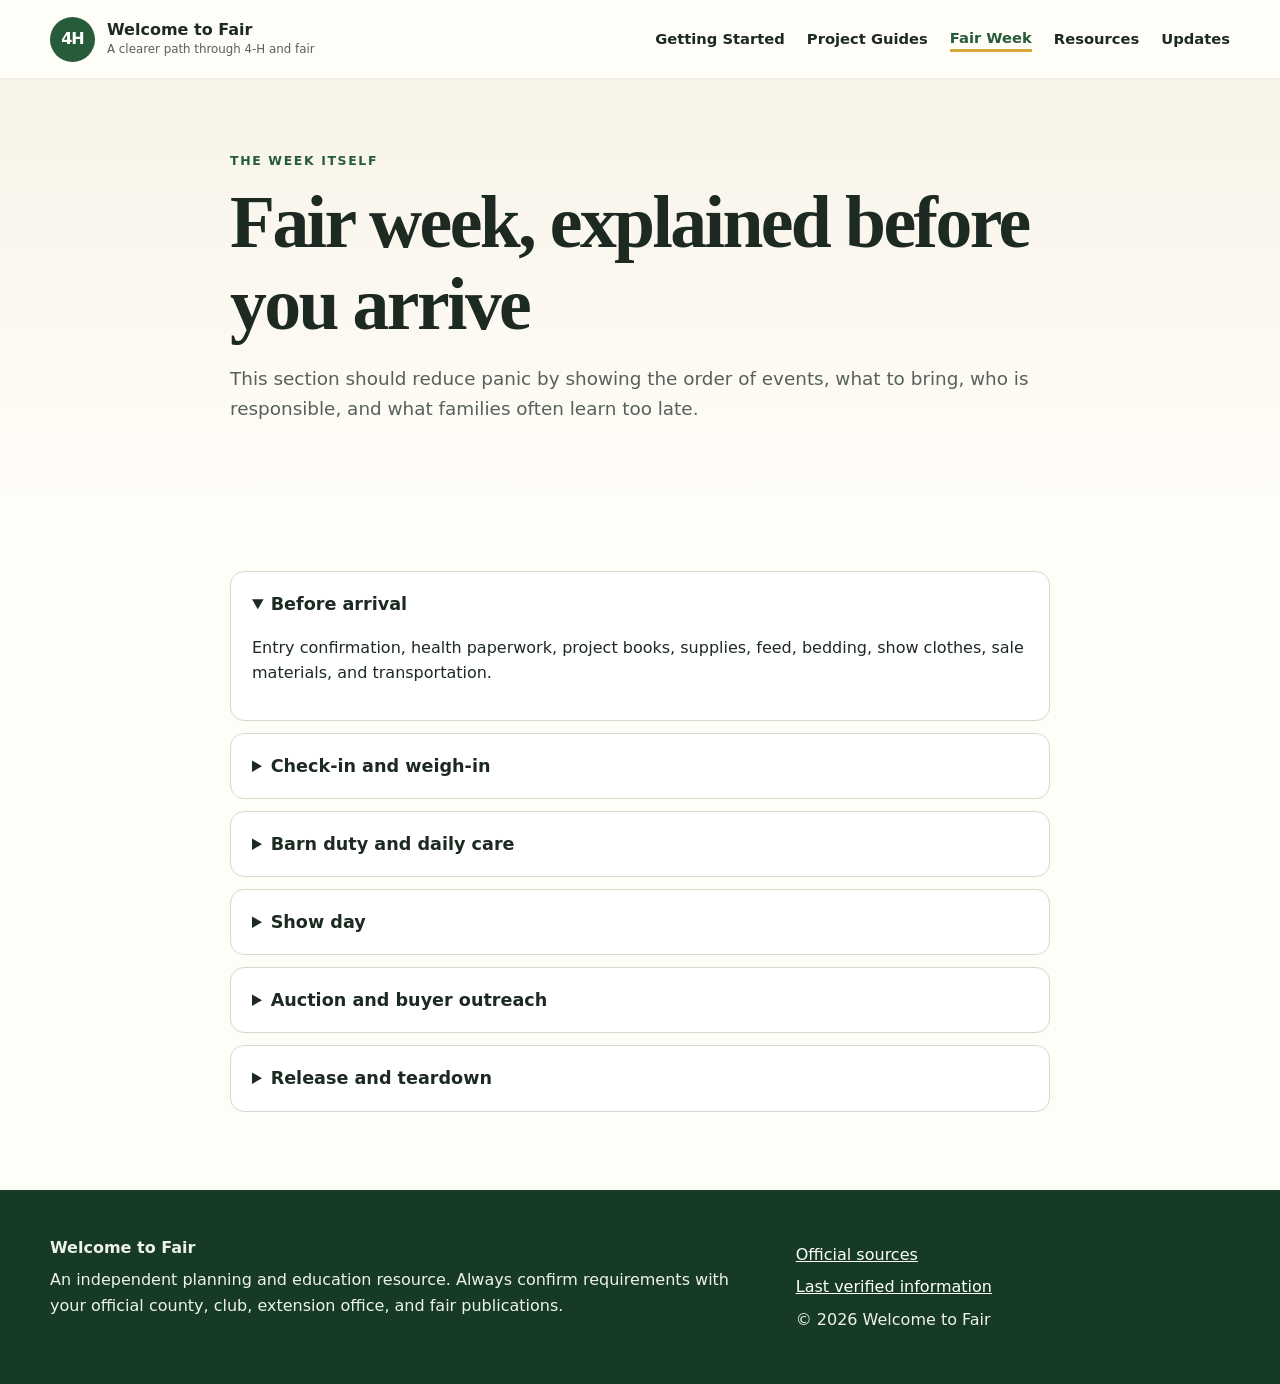
==== fair-week.html @ 4e39192e "Add starter website" ====
<!doctype html>
<html lang="en">
<head>
  <meta charset="utf-8">
  <meta name="viewport" content="width=device-width, initial-scale=1">
  <title>Fair Week | Welcome to Fair</title>
  <meta name="description" content="Understand check-in, barn duty, showing, auction, release, and teardown.">
  <link rel="stylesheet" href="assets/css/styles.css">
</head>
<body>

<header class="site-header">
  <div class="container header-inner">
    <a class="brand" href="index.html" aria-label="Welcome to Fair home">
      <span class="brand-mark" aria-hidden="true">4H</span>
      <span>
        <strong>Welcome to Fair</strong>
        <small>A clearer path through 4-H and fair</small>
      </span>
    </a>
    <button class="nav-toggle" type="button" aria-expanded="false" aria-controls="site-nav">
      Menu
    </button>
    <nav id="site-nav" class="site-nav" aria-label="Main navigation">
      <a href="getting-started.html">Getting Started</a>
      <a href="projects.html">Project Guides</a>
      <a href="fair-week.html" aria-current="page">Fair Week</a>
      <a href="resources.html">Resources</a>
      <a href="updates.html">Updates</a>
    </nav>
  </div>
</header>

<main>

<section class="page-hero">
  <div class="container narrow">
    <p class="eyebrow">The week itself</p>
    <h1>Fair week, explained before you arrive</h1>
    <p>This section should reduce panic by showing the order of events, what to bring, who is responsible, and what families often learn too late.</p>
  </div>
</section>
<section class="section">
  <div class="container narrow">
    <div class="accordion-list">
      <details open>
        <summary>Before arrival</summary>
        <p>Entry confirmation, health paperwork, project books, supplies, feed, bedding, show clothes, sale materials, and transportation.</p>
      </details>
      <details>
        <summary>Check-in and weigh-in</summary>
        <p>Where to go, when to arrive, who handles the animal, required paperwork, identification checks, and what happens if there is a problem.</p>
      </details>
      <details>
        <summary>Barn duty and daily care</summary>
        <p>Feeding, watering, cleaning, appearance standards, duty schedules, communication, and parent-versus-member expectations.</p>
      </details>
      <details>
        <summary>Show day</summary>
        <p>Arrival time, grooming, class order, ring etiquette, equipment, clothing, and what judging may include.</p>
      </details>
      <details>
        <summary>Auction and buyer outreach</summary>
        <p>Buyer letters, approaching businesses, sale order, thanking supporters, payment expectations, and permitted language.</p>
      </details>
      <details>
        <summary>Release and teardown</summary>
        <p>Animal release, tack removal, stall cleaning, club responsibilities, hauling, and final paperwork.</p>
      </details>
    </div>
  </div>
</section>

</main>

<footer class="site-footer">
  <div class="container footer-grid">
    <div>
      <strong>Welcome to Fair</strong>
      <p>An independent planning and education resource. Always confirm requirements with your official county, club, extension office, and fair publications.</p>
    </div>
    <div>
      <p><a href="resources.html">Official sources</a></p>
      <p><a href="updates.html">Last verified information</a></p>
      <p>&copy; <span data-current-year></span> Welcome to Fair</p>
    </div>
  </div>
</footer>
<script src="assets/js/site.js"></script>

</body>
</html>
---- assets/css/styles.css ----
:root {
  --ink: #1d2a22;
  --muted-ink: #556159;
  --cream: #f7f3e8;
  --paper: #fffdf8;
  --green: #285b3a;
  --green-dark: #173a25;
  --green-soft: #dfeadd;
  --gold: #d6a93e;
  --border: #d8d8cc;
  --shadow: 0 14px 40px rgba(29, 42, 34, .09);
  --radius: 18px;
  --max: 1180px;
}
* { box-sizing: border-box; }
html { scroll-behavior: smooth; }
body {
  margin: 0;
  background: var(--paper);
  color: var(--ink);
  font-family: Inter, ui-sans-serif, system-ui, -apple-system, BlinkMacSystemFont, "Segoe UI", sans-serif;
  line-height: 1.6;
}
a { color: var(--green); }
a:hover { color: var(--green-dark); }
img { max-width: 100%; }
.container { width: min(calc(100% - 36px), var(--max)); margin-inline: auto; }
.narrow { max-width: 820px; }
.site-header {
  position: sticky;
  top: 0;
  z-index: 20;
  border-bottom: 1px solid rgba(29,42,34,.08);
  background: rgba(255,253,248,.95);
  backdrop-filter: blur(12px);
}
.header-inner {
  min-height: 78px;
  display: flex;
  align-items: center;
  justify-content: space-between;
  gap: 24px;
}
.brand {
  display: flex;
  align-items: center;
  gap: 12px;
  color: var(--ink);
  text-decoration: none;
  line-height: 1.15;
}
.brand strong, .brand small { display: block; }
.brand small { margin-top: 4px; color: var(--muted-ink); font-size: .74rem; }
.brand-mark {
  width: 45px;
  height: 45px;
  display: grid;
  place-items: center;
  border-radius: 50%;
  background: var(--green);
  color: white;
  font-weight: 900;
  letter-spacing: -.06em;
}
.site-nav { display: flex; gap: 22px; align-items: center; }
.site-nav a { text-decoration: none; color: var(--ink); font-weight: 700; font-size: .92rem; }
.site-nav a[aria-current="page"] { color: var(--green); border-bottom: 3px solid var(--gold); }
.nav-toggle {
  display: none;
  appearance: none;
  border: 1px solid var(--border);
  background: white;
  border-radius: 10px;
  padding: 9px 12px;
  font: inherit;
  font-weight: 700;
}
.hero {
  padding: 92px 0 84px;
  background:
    radial-gradient(circle at top right, rgba(214,169,62,.20), transparent 32%),
    linear-gradient(135deg, #f8f4e8, #edf3e9);
}
.hero-grid, .split, .footer-grid {
  display: grid;
  grid-template-columns: 1.35fr .85fr;
  gap: 56px;
  align-items: center;
}
.eyebrow {
  margin: 0 0 10px;
  color: var(--green);
  font-size: .78rem;
  font-weight: 900;
  letter-spacing: .13em;
  text-transform: uppercase;
}
h1, h2, h3 { line-height: 1.12; letter-spacing: -.035em; }
h1 { margin: 0; font-family: Georgia, "Times New Roman", serif; font-size: clamp(2.8rem, 7vw, 5.7rem); }
h2 { font-size: clamp(1.75rem, 4vw, 2.7rem); }
h3 { font-size: 1.35rem; }
.hero-copy { max-width: 720px; font-size: 1.2rem; color: var(--muted-ink); }
.button-row { display: flex; flex-wrap: wrap; gap: 12px; margin-top: 30px; }
.button {
  display: inline-block;
  border-radius: 999px;
  padding: 13px 20px;
  text-decoration: none;
  font-weight: 800;
}
.button.primary { background: var(--green); color: white; }
.button.secondary { border: 1px solid var(--green); color: var(--green); }
.hero-card, .card, .callout, .warning, .filter-note, .update-entry {
  border: 1px solid var(--border);
  border-radius: var(--radius);
  background: white;
  box-shadow: var(--shadow);
}
.hero-card { padding: 30px; }
.section { padding: 78px 0; }
.section.muted { background: var(--cream); }
.section-heading { max-width: 740px; margin-bottom: 34px; }
.card-grid {
  display: grid;
  grid-template-columns: repeat(3, minmax(0, 1fr));
  gap: 20px;
}
.card { padding: 27px; }
.card h2, .card h3 { margin-top: 8px; }
.card-number { color: var(--gold); font-size: .8rem; font-weight: 900; letter-spacing: .13em; }
.project-grid .card { min-height: 250px; }
.check-list { padding: 0; list-style: none; }
.check-list li { position: relative; padding-left: 28px; margin: 12px 0; }
.check-list li::before { content: "✓"; position: absolute; left: 0; color: var(--green); font-weight: 900; }
.status-panel { display: grid; gap: 14px; }
.status-panel > div { background: white; padding: 18px; border-radius: 14px; border: 1px solid var(--border); }
.status-panel p { margin: 8px 0 0; }
.status {
  display: inline-block;
  border-radius: 999px;
  padding: 5px 10px;
  font-size: .72rem;
  line-height: 1;
  font-weight: 900;
  letter-spacing: .04em;
  text-transform: uppercase;
}
.status.official { background: #d7efdc; color: #155b27; }
.status.confirm { background: #fff0c4; color: #785400; }
.status.draft { background: #ecebe7; color: #57544f; }
.page-hero {
  padding: 72px 0 52px;
  background: linear-gradient(180deg, var(--cream), var(--paper));
}
.page-hero h1 { font-size: clamp(2.5rem, 6vw, 4.6rem); }
.page-hero p:last-child { color: var(--muted-ink); font-size: 1.15rem; }
.timeline { list-style: none; padding: 0; counter-reset: step; }
.timeline li {
  position: relative;
  padding: 0 0 48px 80px;
  border-left: 2px solid var(--green-soft);
}
.timeline li::before {
  counter-increment: step;
  content: counter(step);
  position: absolute;
  left: -25px;
  top: 0;
  width: 48px;
  height: 48px;
  display: grid;
  place-items: center;
  border-radius: 50%;
  background: var(--green);
  color: white;
  font-weight: 900;
}
.timeline h2 { margin-top: 0; }
.filter-note, .callout, .warning { padding: 22px 24px; margin-bottom: 30px; }
.filter-note { background: var(--cream); }
.warning { border-color: #e7c877; background: #fff9e8; }
.accordion-list { display: grid; gap: 12px; }
details { border: 1px solid var(--border); border-radius: 14px; background: white; padding: 18px 21px; }
summary { cursor: pointer; font-weight: 850; font-size: 1.1rem; }
.resource-table-wrap { overflow-x: auto; }
.resource-table { width: 100%; border-collapse: collapse; min-width: 650px; }
.resource-table th, .resource-table td { padding: 16px; text-align: left; border-bottom: 1px solid var(--border); }
.resource-table th { background: var(--cream); }
.small-note { color: var(--muted-ink); font-size: .92rem; }
code { background: #efeee9; padding: 2px 6px; border-radius: 5px; }
.update-entry {
  display: grid;
  grid-template-columns: 1fr auto;
  gap: 8px 20px;
  padding: 25px;
  margin-bottom: 25px;
}
.update-entry h2 { margin: 0; }
.update-entry p:last-child { grid-column: 1 / -1; }
.site-footer { padding: 45px 0; background: var(--green-dark); color: #edf3e9; }
.site-footer a { color: white; }
.footer-grid { align-items: start; }
.footer-grid p { margin: 7px 0; }
@media (max-width: 820px) {
  .nav-toggle { display: block; }
  .site-nav {
    display: none;
    position: absolute;
    inset: 78px 18px auto;
    padding: 18px;
    background: white;
    border: 1px solid var(--border);
    border-radius: 14px;
    box-shadow: var(--shadow);
    flex-direction: column;
    align-items: stretch;
  }
  .site-nav.open { display: flex; }
  .hero-grid, .split, .footer-grid { grid-template-columns: 1fr; gap: 30px; }
  .card-grid { grid-template-columns: 1fr; }
  .hero { padding-top: 62px; }
  .section { padding: 56px 0; }
  .timeline li { padding-left: 54px; }
}
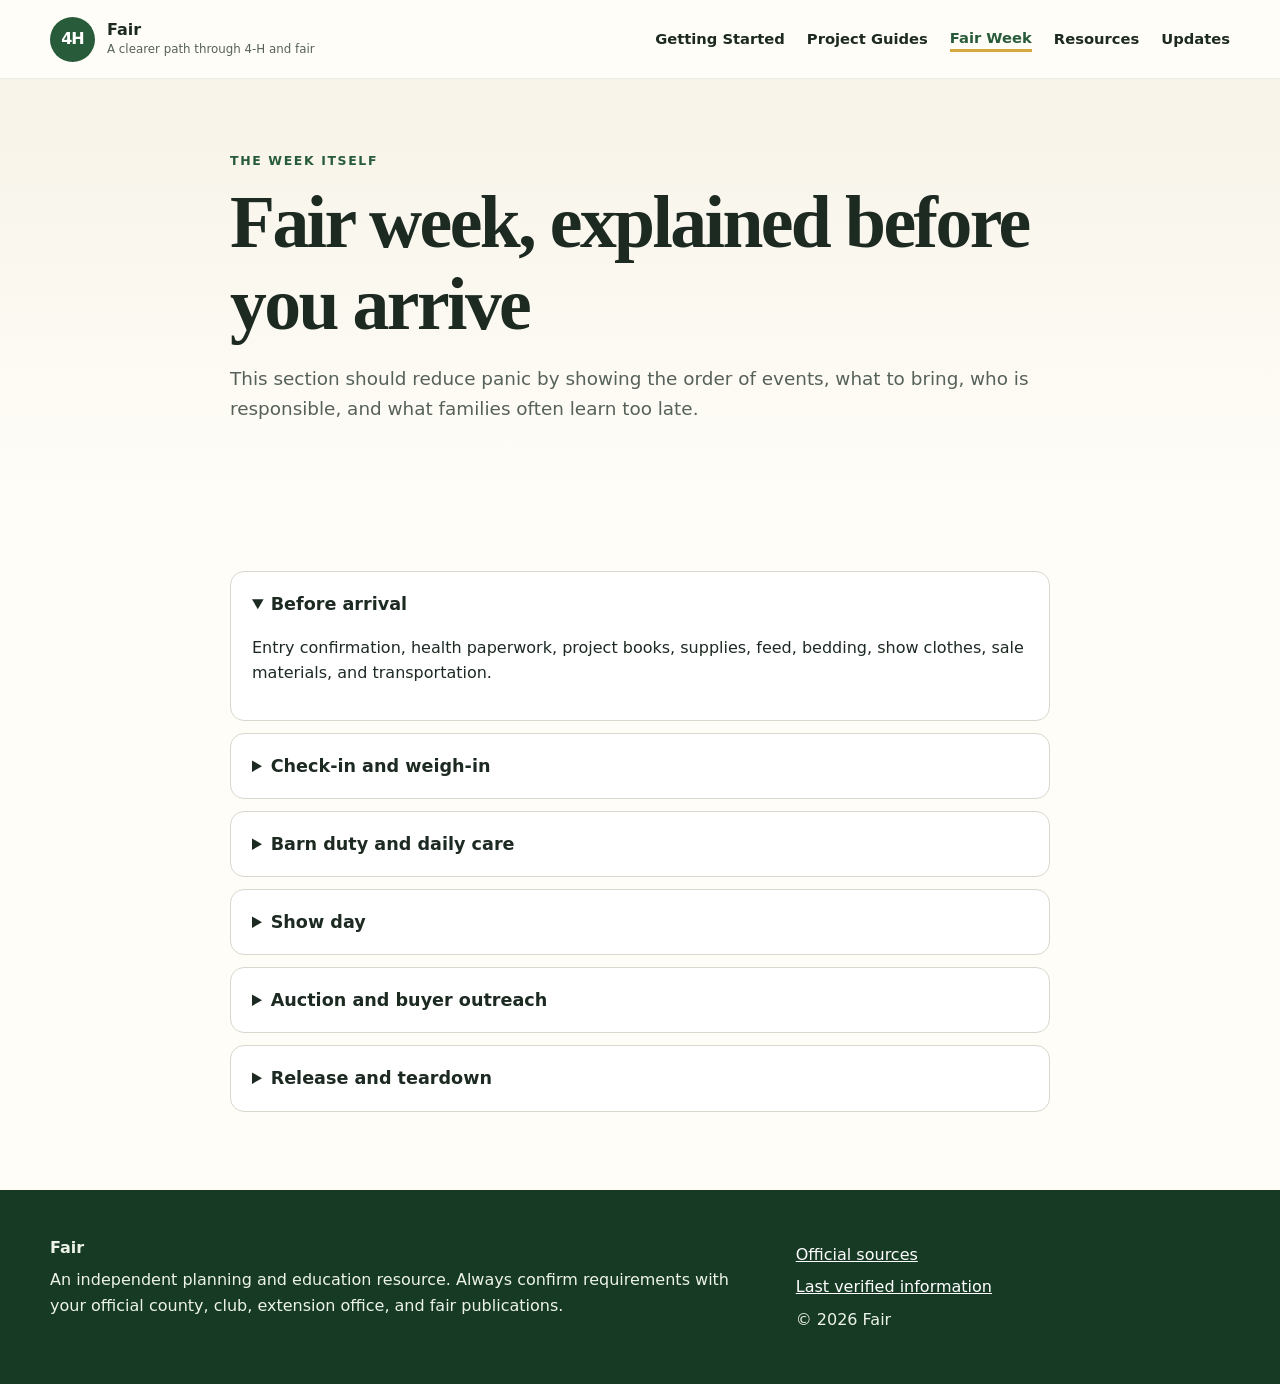
==== commit dee8afdf: "Rename site to Fair" ====
--- a/fair-week.html
+++ b/fair-week.html
@@ -3,7 +3,7 @@
 <head>
   <meta charset="utf-8">
   <meta name="viewport" content="width=device-width, initial-scale=1">
-  <title>Fair Week | Welcome to Fair</title>
+  <title>Fair Week | Fair</title>
   <meta name="description" content="Understand check-in, barn duty, showing, auction, release, and teardown.">
   <link rel="stylesheet" href="assets/css/styles.css">
 </head>
@@ -11,10 +11,10 @@
 
 <header class="site-header">
   <div class="container header-inner">
-    <a class="brand" href="index.html" aria-label="Welcome to Fair home">
+    <a class="brand" href="index.html" aria-label="Fair home">
       <span class="brand-mark" aria-hidden="true">4H</span>
       <span>
-        <strong>Welcome to Fair</strong>
+        <strong>Fair</strong>
         <small>A clearer path through 4-H and fair</small>
       </span>
     </a>
@@ -76,13 +76,13 @@
 <footer class="site-footer">
   <div class="container footer-grid">
     <div>
-      <strong>Welcome to Fair</strong>
+      <strong>Fair</strong>
       <p>An independent planning and education resource. Always confirm requirements with your official county, club, extension office, and fair publications.</p>
     </div>
     <div>
       <p><a href="resources.html">Official sources</a></p>
       <p><a href="updates.html">Last verified information</a></p>
-      <p>&copy; <span data-current-year></span> Welcome to Fair</p>
+      <p>&copy; <span data-current-year></span> Fair</p>
     </div>
   </div>
 </footer>
